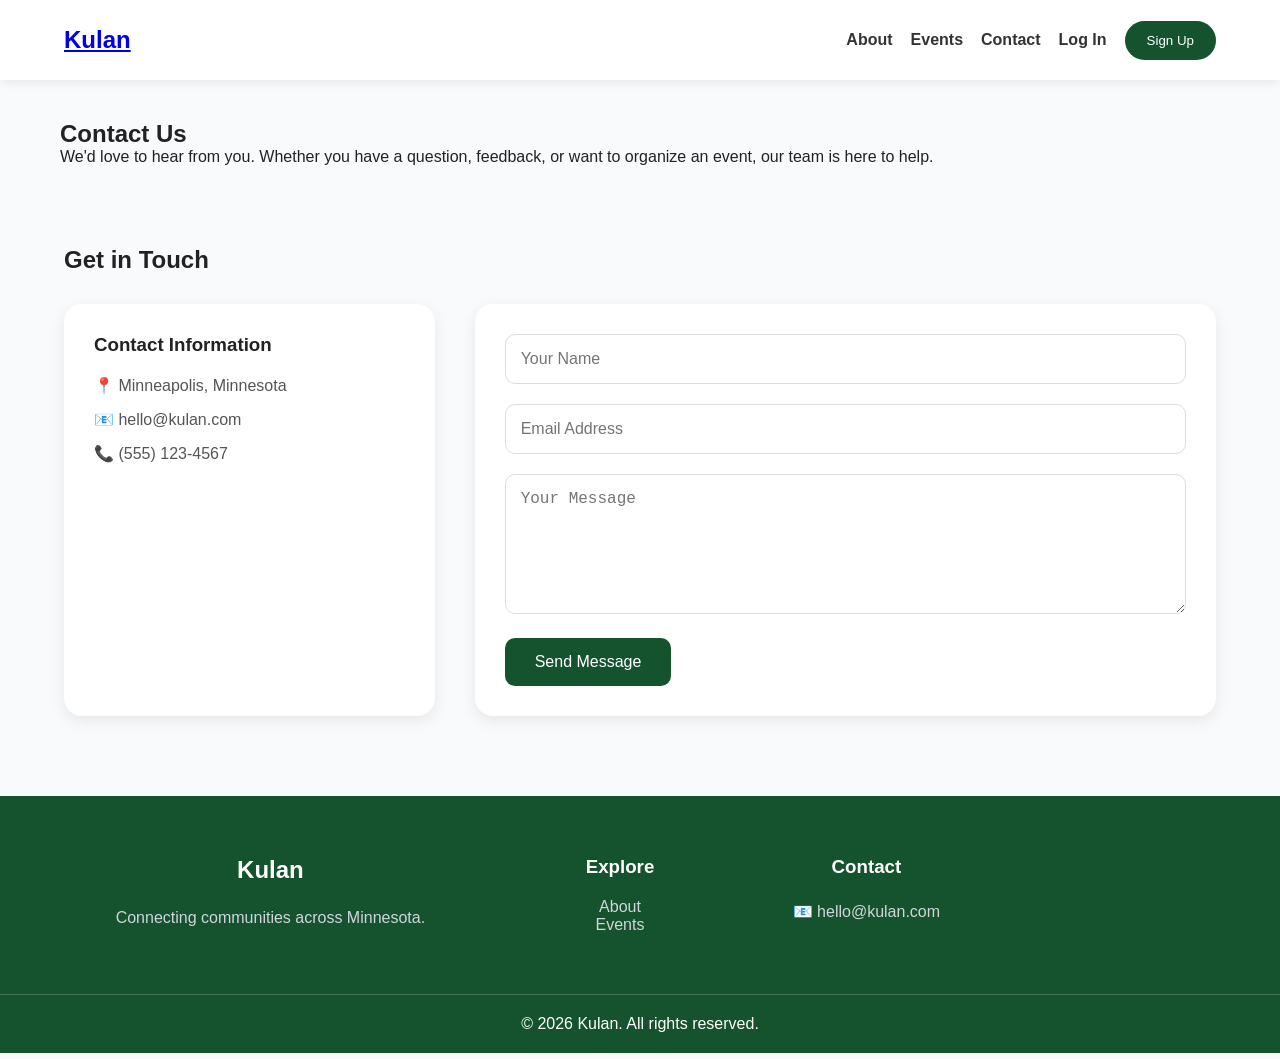
==== contact.html @ 90edd103 "Initial commit" ====
<!DOCTYPE html>
<html lang="en">
<head>
    <meta charset="UTF-8">
    <meta name="viewport" content="width=device-width, initial-scale=1.0">
    <title>Contact | Kulan</title>

    <link rel="stylesheet" href="css/style.css">
</head>
<body>

    <!-- Navigation -->
    <header>
        <nav>
            <h2><a href="index.html">Kulan</a></h2>

            <div class="nav-buttons">
                <a href="about.html">About</a>
                <a href="events.html">Events</a>
                <a href="contact.html">Contact</a>
                <a href="login.html">Log In</a>
                <button onclick="location.href='signup.html'">
                    Sign Up
                </button>
            </div>
        </nav>
    </header>

    <!-- Contact Hero -->
    <section class="hero">

        <div class="hero-text">
            <h1>Contact Us</h1>

            <p>
                We'd love to hear from you. Whether you have a
                question, feedback, or want to organize an event,
                our team is here to help.
            </p>
        </div>

    </section>

    <!-- Contact Section -->
    <section class="contact">

        <div class="section-header">
            <h2>Get in Touch</h2>
        </div>

        <div class="contact-container">

            <div class="contact-info">

                <h3>Contact Information</h3>

                <p>📍 Minneapolis, Minnesota</p>
                <p>📧 hello@kulan.com</p>
                <p>📞 (555) 123-4567</p>

            </div>

            <form class="contact-form">

                <input type="text" placeholder="Your Name" required>

                <input type="email" placeholder="Email Address" required>

                <textarea rows="6" placeholder="Your Message" required></textarea>

                <button type="submit">Send Message</button>

            </form>

        </div>

    </section>

    <!-- Footer -->
    <footer>

        <div class="footer-container">

            <div class="footer-column">
                <h2>Kulan</h2>
                <p>Connecting communities across Minnesota.</p>
            </div>

            <div class="footer-column">
                <h3>Explore</h3>
                <a href="about.html">About</a><br>
                <a href="events.html">Events</a>
            </div>

            <div class="footer-column">
                <h3>Contact</h3>
                <p>📧 hello@kulan.com</p>
            </div>

        </div>

        <div class="footer-bottom">
            <p>© 2026 Kulan. All rights reserved.</p>
        </div>

    </footer>

</body>
</html>
---- css/style.css ----
/* Reset */
html {
    scroll-behavior: smooth;
}

body {
    margin: 0;
    padding: 0;
    overflow-x: hidden;
    background: #f6f7fb; /* or white */
    font-family: Arial, sans-serif;
}
* {
    margin: 0;
    padding: 0;
    box-sizing: border-box;
}

body {
    font-family: Arial, Helvetica, sans-serif;
    background: #f8fafc;
    color: #222;
}

/* Navigation */

header{
    background:white;
    position:sticky;
    top:0;
    z-index:1000;
    box-shadow:0 2px 10px rgba(0,0,0,.08);
}

nav{
    max-width:1200px;
width:90%;
    height:80px;
    margin:auto;

    display:flex;
    justify-content:space-between;
    align-items:center;
}

.logo{
    color:#14532d;
    font-size:32px;
    font-weight:bold;
}

.search-box{
    flex:1;
    margin:0 40px;
}

.search-box input{
    width:100%;
    padding:14px 18px;
    border-radius:30px;
    border:1px solid #ddd;
    font-size:16px;
}

.location{
    color:#555;
    margin-right:30px;
}

.nav-buttons{
    display:flex;
    align-items:center;
    gap:18px;
}

.nav-buttons a{
    text-decoration:none;
    color:#333;
    font-weight:600;
}

.nav-buttons button{
    background:#14532d;
    color:white;
    border:none;
    padding:12px 22px;
    border-radius:30px;
    cursor:pointer;
}
/* Hero */

 .hero{
    max-width:1200px;
    margin:40px auto;     
    padding:0 20px;

    display:flex;
    align-items:center;
    justify-content:space-between;
    gap:50px;
}

.hero-content{
    flex:1;
    max-width:500px;   
}
.hero-content h1{
    font-size:52px;
    line-height:1.15;
    font-weight:700;
    margin-bottom:15px;
}

.hero-content p{
    font-size:20px;
    line-height:1.6;
    color:#555;
    margin: bottom 20px;
    max-width:450px;
}
.hero-images{
    flex:1;
    display:flex;
    gap:20px;
    margin-top:40px;
}

.hero-images img{
    width:48%;
    height:520px;
    object-fit:cover;
    border-radius:24px;
    box-shadow:0 10px 25px rgba(0,0,0,.15);
}
.join-kulan-btn{
    display:inline-block;
    margin-top:30px;
    padding:14px 32px;
    background:#14532d;
    color:#fff;
    border:none;
    border-radius:50px;
    font-size:18px;
    font-weight:700;
    cursor:pointer;
    transition:0.3s;
}

.join-kulan-btn:hover{
    background:#166534;
    transform:translateY(-3px);
    box-shadow:0 10px 25px rgba(20,83,45,.25);
}
.events {
   max-width:1200px;
width:90%;
    margin: 80px auto;
}

.section-header {
    display: flex;
    justify-content: space-between;
    align-items: center;
    margin-bottom: 30px;
}

.section-header a {
    text-decoration: none;
    color: #14532d;
    font-weight: bold;
}

.event-grid {
    display: grid;
    grid-template-columns: repeat(4, 1fr);
    gap: 24px;
}

.event-card{
    background: #fff;
    border-radius: 20px;
    padding: 18px;
    box-shadow: 0 8px 20px rgba(0,0,0,.08);

    display: flex;
    flex-direction: column;
    height: 100%;
}
.event-card img{
    width: 100%;
    height: 220px;
    object-fit: cover;
    border-radius: 16px;
    display: block;
    margin-bottom: 18px;
}

.badge{
    display:inline-block;
    background:#14532d;
    color:#fff;
    padding:8px 18px;
    border-radius:999px;
    font-size:14px;
    font-weight:600;
    margin:15px 0;
}
.event-card h3 {
    margin-bottom: 10px;
    font-size: 18px;
}

.event-card p {
    color: #666;
    margin-bottom: 6px;
}

.event-card small {
    color: #888;
}
.online-events {
   max-width:1200px;
width:90%;
    margin: 80px auto;
}
.event-info{
    display:flex;
    flex-direction:column;
    flex:1;
}

.join-btn{
    margin-top:auto;
}

.online-grid {
    display: grid;
    grid-template-columns: repeat(4, 1fr);
    gap: 24px;
}
/* Join Banner */

.join-banner {
    max-width:1200px;
width:90%;
    margin: 80px auto;
    background: #14532d;
    color: white;
    border-radius: 20px;
    padding: 50px;
}

.join-content {
    display: flex;
    justify-content: space-between;
    align-items: center;
    gap: 40px;
}

.join-content h2 {
    font-size: 36px;
    margin-bottom: 15px;
}

.join-content p {
    color: #e5e7eb;
    line-height: 1.8;
    max-width: 600px;
}

.join-btn{
    margin-top: auto;

    display: inline-block;
    align-self: flex-start;

    background: #14532d;
    color: white;
    border: none;
    padding: 10px 22px;
    border-radius: 30px;
    font-size: 15px;
    font-weight: 600;
    cursor: pointer;
    transition: 0.3s;
}

.join-btn:hover{
    background: #166534;
}
@media (max-width: 768px) {

    nav {
        flex-direction: column;
        gap: 20px;
    }
    .hero{
    flex-direction:column;
    text-align:center;
}

.hero-images{
    width:100%;
}

.hero-images img{
    height:250px;
}
.category-grid{
    grid-template-columns:1fr;
}
    nav input {
        width: 100%;
    }
nav{
    flex-direction:column;
    height:auto;
    padding:20px 0;
    gap:20px;
}

.search-box {
    flex: 1;
    display: flex;
    justify-content: center;
}

.search-box input {
    width: 300px;
    padding: 12px 18px;
    border: 1px solid #ddd;
    border-radius: 30px;
    font-size: 16px;
    outline: none;
    transition: 0.3s;
}

.search-box input:focus {
    border-color: #0f5c2f;
    box-shadow: 0 0 8px rgba(15,92,47,0.2);
}
.location{
    margin:0;
}

.nav-buttons{
    flex-direction:column;
}
.events {
    max-width: 1200px;
    width: 90%;
    margin: 80px auto;
}
    .event-grid {
    display: grid;
    grid-template-columns: repeat(4, 1fr);
    gap: 24px;
}
    .event-card {
    width: 100%;
    background: white;
    border-radius: 18px;
    padding: 16px;
    box-shadow: 0 5px 15px rgba(0,0,0,0.08);
}

   .event-image {
    width: 100%;
    height: 160px;
    object-fit: cover;
    border-radius: 12px;
    display: block;
}
.city-grid{
    grid-template-columns:1fr;nav input {
    width: 320px;
    padding: 12px 18px;
    border: 1px solid #d1d5db;
    border-radius: 30px;
    font-size: 16px;
    outline: none;
}
}
.steps{
    grid-template-columns:1fr;
}
.story-grid{
    grid-template-columns:1fr;
}
 .join-content {
        flex-direction: column;
        text-align: center;
    }
    
}
.footer-container{
    grid-template-columns:1fr;
    text-align:center;
}
/* Categories */

.categories {
   max-width:1200px;
width:90%;
    margin: 80px auto;
}

.category-grid {
    display: grid;
    grid-template-columns: repeat(3, 1fr);
    gap: 24px;
}

.category-card {
    background: white;
    border-radius: 18px;
    padding: 35px;
    text-align: center;
    box-shadow: 0 5px 15px rgba(0,0,0,.08);
    transition: .3s ease;
    cursor: pointer;
}

.category-card span {
    font-size: 42px;
}

.category-card h3 {
    margin-top: 18px;
    font-size: 22px;
}

.category-card:hover {
    background: #14532d;
    color: white;
    transform: translateY(-8px);
}

.category-card.active {
    background: #14532d;
    color: white;
}
/* Cities */

.cities {
   max-width:1200px;
width:90%;
    margin: 80px auto;
}

.city-grid {
    display: grid;
    grid-template-columns: repeat(5, 1fr);
    gap: 20px;
}

.city-card {
    background: white;
    border-radius: 18px;
    overflow: hidden;
    box-shadow: 0 5px 15px rgba(0,0,0,.08);
    transition: .3s;
}

.city-card:hover {
    transform: translateY(-6px);
}

.city-card img {
    width: 100%;
    height: 170px;
    object-fit: cover;
    display: block;
}

.city-card h3 {
    padding: 18px 18px 8px;
}

.city-card p {
    padding: 0 18px 20px;
    color: #666;
    line-height: 1.5;
}
/* How It Works */

.how-it-works{
   max-width:1200px;
width:90%;
    margin:80px auto;
}

.steps{
    display:grid;
    grid-template-columns:repeat(3,1fr);
    gap:30px;
}

.step-card{
    background:white;
    padding:40px 30px;
    border-radius:18px;
    text-align:center;
    box-shadow:0 5px 15px rgba(0,0,0,.08);
    transition:.3s;
}

.step-card:hover{
    transform:translateY(-8px);
}

.step-icon{
    font-size:55px;
    margin-bottom:20px;
}

.step-card h3{
    margin-bottom:15px;
}

.step-card p{
    color:#666;
    line-height:1.7;
}
/* Community Stories */

.stories{
    max-width:1200px;
width:90%;
    margin:80px auto;
}

.story-grid{
    display:grid;
    grid-template-columns:repeat(3,1fr);
    gap:30px;
}

.story-card{
    background:white;
    border-radius:18px;
    overflow:hidden;
    box-shadow:0 5px 15px rgba(0,0,0,.08);
    transition:.3s;
}

.story-card:hover{
    transform:translateY(-8px);
}

.story-card img{
    width:100%;
    height:220px;
    object-fit:cover;
    display:block;
}

.story-card h3{
    padding:20px 20px 10px;
}

.story-card p{
    padding:0 20px 20px;
    color:#666;
    line-height:1.7;
}

.story-card a{
    display:inline-block;
    padding:0 20px 20px;
    text-decoration:none;
    color:#14532d;
    font-weight:bold;
}
/* Footer */

footer{
    background:#14532d;
    color:white;
    margin-top:80px;
}

.footer-container{
   max-width:1200px;
width:90%;
    margin:auto;
    display:grid;
    grid-template-columns:2fr 1fr 1fr 1fr;
    gap:40px;
    padding:60px 0;
}

.footer-column h2,
.footer-column h3{
    margin-bottom:20px;
}

.footer-column p{
    line-height:1.8;
    color:#d1d5db;
}

.footer-column ul{
    list-style:none;
}

.footer-column li{
    margin-bottom:12px;
}

.footer-column a{
    text-decoration:none;
    color:#d1d5db;
}

.footer-column a:hover{
    color:white;
}

.footer-bottom{
    text-align:center;
    border-top:1px solid rgba(255,255,255,.2);
    padding:20px;
}

/* Modal */

.modal{
    display:none;
    position:fixed;
    inset:0;
    background:rgba(0,0,0,.6);
    justify-content:center;
    align-items:center;
    z-index:2000;
}

.modal-content{
    background:white;
    width:500px;
    max-width:90%;
    border-radius:18px;
    overflow:hidden;
    position:relative;
}

.modal-content img{
    width:100%;
    height:250px;
    object-fit:cover;
}

.modal-content h2{
    padding:20px 20px 10px;
}

.modal-content p{
    padding:0 20px 15px;
    color:#555;
}

.close-modal{
    position:absolute;
    top:15px;
    right:20px;
    font-size:30px;
    cursor:pointer;
    color:white;
}
.steps{
  max-width:1200px;
width:90%;
    margin:80px auto;
}

.steps-grid{
    display:grid;
    grid-template-columns:repeat(3,1fr);
    gap:30px;
}

.step-card{
    background:white;
    padding:35px;
    border-radius:18px;
    text-align:center;
    box-shadow:0 5px 15px rgba(0,0,0,.08);
    transition:.3s ease;
}

.step-card:hover{
    transform:translateY(-8px);
}

.step-icon{
    font-size:48px;
    margin-bottom:20px;
}

.step-card h3{
    margin-bottom:15px;
}

.step-card p{
    color:#666;
    line-height:1.7;
}
/* Contact */

.contact{
    max-width:1200px;
    width:90%;
    margin:80px auto;
}
.contact-container{
    display:grid;
    grid-template-columns:1fr 2fr;
    gap:40px;
}

.contact-info{
    background:white;
    padding:30px;
    border-radius:18px;
    box-shadow:0 5px 15px rgba(0,0,0,.08);
}

.contact-info h3{
    margin-bottom:20px;
}

.contact-info p{
    margin-bottom:15px;
    color:#555;
}

.contact-form{
    background:white;
    padding:30px;
    border-radius:18px;
    box-shadow:0 5px 15px rgba(0,0,0,.08);
}

.contact-form input,
.contact-form textarea{
    width:100%;
    padding:15px;
    margin-bottom:20px;
    border:1px solid #ddd;
    border-radius:10px;
    font-size:16px;
}

.contact-form button{
    background:#14532d;
    color:white;
    border:none;
    padding:15px 30px;
    border-radius:10px;
    cursor:pointer;
    font-size:16px;
}

.contact-form button:hover{
    background:#166534;
}

@media (max-width:768px){

    .contact-container{
        grid-template-columns:1fr;
    }

}
/* Authentication */

.auth{
  max-width:1200px;
width:90%;
    margin:80px auto;
    display:flex;
    justify-content:center;
}

.auth-card{
    width:420px;
    background:white;
    padding:40px;
    border-radius:18px;
    box-shadow:0 5px 15px rgba(0,0,0,.08);
    text-align:center;
}

.auth-card h1{
    margin-bottom:15px;
}

.auth-card p{
    color:#666;
    margin-bottom:25px;
}

.auth-card input{
    width:100%;
    padding:15px;
    margin-bottom:20px;
    border:1px solid #ddd;
    border-radius:10px;
    font-size:16px;
}

.auth-card button{
    width:100%;
    padding:15px;
    border:none;
    border-radius:10px;
    background:#14532d;
    color:white;
    font-size:16px;
    font-weight:bold;
    cursor:pointer;
}

.auth-card button:hover{
    background:#166534;
}

.auth-card a{
    color:#14532d;
    font-weight:bold;
    text-decoration:none;
}
/* About Page */

.about-hero{
    max-width:1200px;
width:90%;
    margin:80px auto;
    text-align:center;
}

.about-hero h1{
    font-size:48px;
    margin-bottom:20px;
    color:#14532d;
}

.about-hero p{
    max-width:800px;
    margin:auto;
    line-height:1.8;
    color:#555;
    font-size:18px;
}
/* About Story */

.about-story{
    max-width:1200px;
width:90%;
    margin:80px auto;
}

.about-story-content{
    display:grid;
    grid-template-columns:1fr 1fr;
    gap:40px;
    align-items:center;
}

.about-story-content img{
    width:100%;
    height:400px;
    object-fit:cover;
    border-radius:20px;
}

.about-story-content h3{
    font-size:32px;
    margin-bottom:20px;
}

.about-story-content p{
    color:#555;
    line-height:1.8;
    margin-bottom:20px;
}

@media(max-width:768px){

    .about-story-content{
        grid-template-columns:1fr;
    }

}
.logo {
    text-decoration: none;
    color: #14532d;
    font-size: 48px;
    font-weight: bold;
}
.steps-grid{
    display:grid;
    grid-template-columns:repeat(auto-fit,minmax(250px,1fr));
    gap:30px;
    margin-top:30px;
}

.step-card{
    background:#fff;
    padding:30px;
    border-radius:15px;
    text-align:center;
    box-shadow:0 5px 15px rgba(0,0,0,.1);
    transition:.3s;
}

.step-card:hover{
    transform:translateY(-6px);
}

.step-number{
    width:60px;
    height:60px;
    margin:0 auto 20px;
    border-radius:50%;
    background:#2563eb;
    color:white;
    display:flex;
    align-items:center;
    justify-content:center;
    font-size:24px;
    font-weight:bold;
}

.step-card h3{
    margin-bottom:15px;
}

.step-card p{
    color:#666;
    line-height:1.6;
}
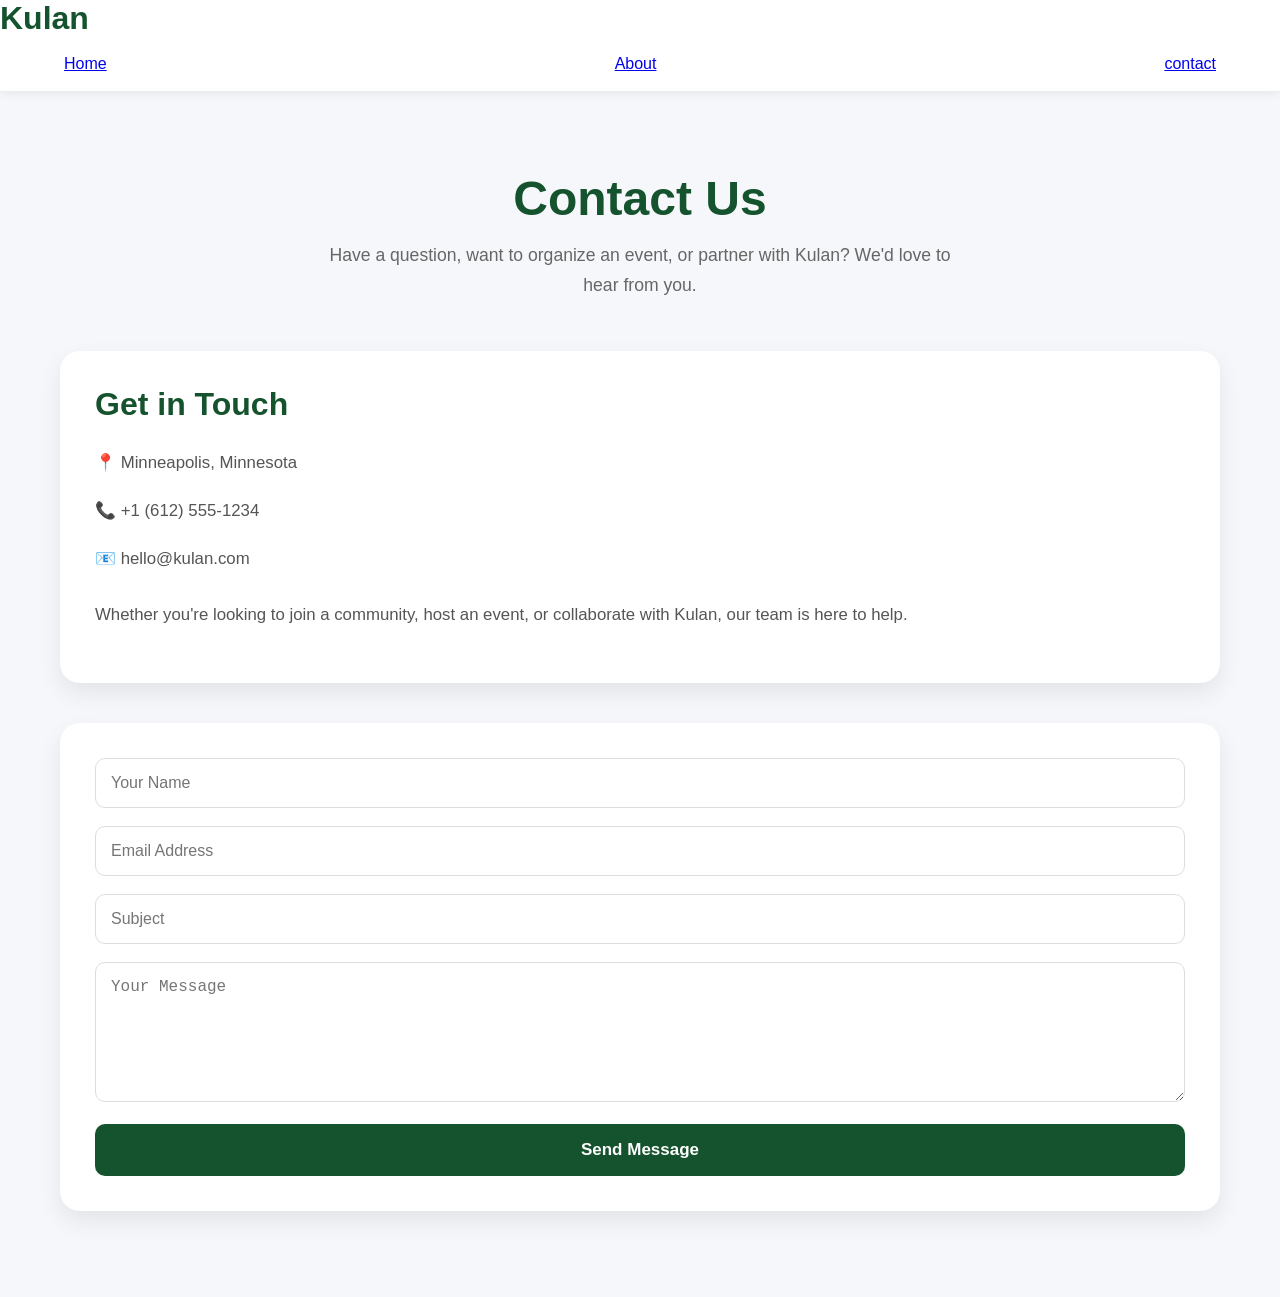
==== commit e51798e2: "Update contact page and improve mobile navigation" ====
--- a/contact.html
+++ b/contact.html
@@ -9,101 +9,80 @@
 </head>
 <body>
 
-    <!-- Navigation -->
-    <header>
-        <nav>
-            <h2><a href="index.html">Kulan</a></h2>
+<header class="navbar">
+    <div class="logo">Kulan</div>
 
-            <div class="nav-buttons">
-                <a href="about.html">About</a>
-                <a href="events.html">Events</a>
-                <a href="contact.html">Contact</a>
-                <a href="login.html">Log In</a>
-                <button onclick="location.href='signup.html'">
-                    Sign Up
-                </button>
-            </div>
-        </nav>
-    </header>
+    <nav>
+        <a href="index.html">Home</a>
+        <a href="about.html">About</a>
+        <a href="contact.html">contact</a>
+    </nav>
+</header>
 
-    <!-- Contact Hero -->
-    <section class="hero">
+<section class="contact">
 
-        <div class="hero-text">
-            <h1>Contact Us</h1>
+    <div class="contact-header">
+        <h2>Contact Us</h2>
+        <p>
+            Have a question, want to organize an event, or partner with Kulan?
+            We'd love to hear from you.
+        </p>
+    </div>
 
-            <p>
-                We'd love to hear from you. Whether you have a
-                question, feedback, or want to organize an event,
-                our team is here to help.
+    <div class="contact-container">
+
+        <div class="contact-info">
+
+            <h3>Get in Touch</h3>
+
+            <p>📍 Minneapolis, Minnesota</p>
+            <p>📞 +1 (612) 555-1234</p>
+            <p>📧 hello@kulan.com</p>
+
+            <p class="contact-text">
+                Whether you're looking to join a community, host an event,
+                or collaborate with Kulan, our team is here to help.
             </p>
-        </div>
-
-    </section>
-
-    <!-- Contact Section -->
-    <section class="contact">
-
-        <div class="section-header">
-            <h2>Get in Touch</h2>
-        </div>
-
-        <div class="contact-container">
-
-            <div class="contact-info">
-
-                <h3>Contact Information</h3>
-
-                <p>📍 Minneapolis, Minnesota</p>
-                <p>📧 hello@kulan.com</p>
-                <p>📞 (555) 123-4567</p>
-
-            </div>
-
-            <form class="contact-form">
-
-                <input type="text" placeholder="Your Name" required>
-
-                <input type="email" placeholder="Email Address" required>
-
-                <textarea rows="6" placeholder="Your Message" required></textarea>
-
-                <button type="submit">Send Message</button>
-
-            </form>
 
         </div>
 
-    </section>
+        <form class="contact-form">
 
-    <!-- Footer -->
-    <footer>
+            <input
+                type="text"
+                placeholder="Your Name"
+                required
+            >
 
-        <div class="footer-container">
+            <input
+                type="email"
+                placeholder="Email Address"
+                required
+            >
 
-            <div class="footer-column">
-                <h2>Kulan</h2>
-                <p>Connecting communities across Minnesota.</p>
-            </div>
+            <input
+                type="text"
+                placeholder="Subject"
+                required
+            >
 
-            <div class="footer-column">
-                <h3>Explore</h3>
-                <a href="about.html">About</a><br>
-                <a href="events.html">Events</a>
-            </div>
+            <textarea
+                rows="6"
+                placeholder="Your Message"
+                required
+            ></textarea>
 
-            <div class="footer-column">
-                <h3>Contact</h3>
-                <p>📧 hello@kulan.com</p>
-            </div>
+            <button type="submit">
+                Send Message
+            </button>
 
-        </div>
+        </form>
 
-        <div class="footer-bottom">
-            <p>© 2026 Kulan. All rights reserved.</p>
-        </div>
+    </div>
 
-    </footer>
+</section>
+
+<script src="js/contact.js"></script>
 
 </body>
 </html>
--- a/css/style.css
+++ b/css/style.css
@@ -34,21 +34,20 @@
 
 nav{
     max-width:1200px;
-width:90%;
-    height:80px;
     margin:auto;
+    padding:18px 24px;
 
     display:flex;
     justify-content:space-between;
     align-items:center;
 }
 
+
 .logo{
+    font-size:2rem;
+    font-weight:700;
     color:#14532d;
-    font-size:32px;
-    font-weight:bold;
-}
-
+}
 .search-box{
     flex:1;
     margin:0 40px;
@@ -66,337 +65,233 @@
     color:#555;
     margin-right:30px;
 }
-
 .nav-buttons{
     display:flex;
     align-items:center;
-    gap:18px;
+    gap:24px;
 }
 
 .nav-buttons a{
     text-decoration:none;
     color:#333;
     font-weight:600;
+    transition:.3s;
+}
+
+.nav-buttons a:hover{
+    color:#14532d;
 }
 
 .nav-buttons button{
     background:#14532d;
     color:white;
+    padding:12px 26px;
     border:none;
-    padding:12px 22px;
-    border-radius:30px;
+    border-radius:999px;
     cursor:pointer;
 }
 /* Hero */
-
- .hero{
+.hero{
     max-width:1200px;
-    margin:40px auto;     
-    padding:0 20px;
-
-    display:flex;
+    margin:70px auto;
+    padding:0 24px;
+
+    display:grid;
+    grid-template-columns:1fr 1fr;
     align-items:center;
-    justify-content:space-between;
-    gap:50px;
-}
-
-.hero-content{
-    flex:1;
-    max-width:500px;   
-}
+    gap:60px;
+}
+
 .hero-content h1{
-    font-size:52px;
-    line-height:1.15;
-    font-weight:700;
-    margin-bottom:15px;
+    font-size:3.5rem;
+    line-height:1.1;
+    margin-bottom:20px;
 }
 
 .hero-content p{
-    font-size:20px;
-    line-height:1.6;
+    font-size:1.1rem;
     color:#555;
-    margin: bottom 20px;
-    max-width:450px;
-}
+    margin-bottom:30px;
+}
+
 .hero-images{
-    flex:1;
-    display:flex;
-    gap:20px;
-    margin-top:40px;
+    display:grid;
+    grid-template-columns:repeat(2,1fr);
+    gap:18px;
 }
 
 .hero-images img{
-    width:48%;
-    height:520px;
+    width:100%;
+    height:240px;
     object-fit:cover;
-    border-radius:24px;
-    box-shadow:0 10px 25px rgba(0,0,0,.15);
-}
-.join-kulan-btn{
+    border-radius:20px;
+}
+.join-btn{
     display:inline-block;
-    margin-top:30px;
-    padding:14px 32px;
+    width:auto;
+    padding:15px 35px;
+    border:none;
+    border-radius:999px;
     background:#14532d;
-    color:#fff;
-    border:none;
-    border-radius:50px;
-    font-size:18px;
-    font-weight:700;
+    color:white;
+    font-size:17px;
+    font-weight:600;
     cursor:pointer;
-    transition:0.3s;
-}
-
-.join-kulan-btn:hover{
+    transition:.3s;
+}
+
+.join-btn:hover{
     background:#166534;
     transform:translateY(-3px);
-    box-shadow:0 10px 25px rgba(20,83,45,.25);
-}
-.events {
-   max-width:1200px;
-width:90%;
-    margin: 80px auto;
-}
-
-.section-header {
-    display: flex;
-    justify-content: space-between;
-    align-items: center;
-    margin-bottom: 30px;
-}
-
-.section-header a {
-    text-decoration: none;
-    color: #14532d;
-    font-weight: bold;
-}
-
-.event-grid {
-    display: grid;
-    grid-template-columns: repeat(4, 1fr);
-    gap: 24px;
-}
-
+}
+/* ==========================
+   Events
+========================== */
+
+.online-grid,
+.event-grid{
+    display:grid;
+    grid-template-columns:repeat(auto-fit, minmax(300px,1fr));
+    gap:24px;
+}
+
+.section-header{
+    display:flex;
+    justify-content:space-between;
+    align-items:center;
+    margin-bottom:30px;
+}
+
+.section-header a{
+    text-decoration:none;
+    color:#14532d;
+    font-weight:600;
+}
+
+.event-grid,
+.online-grid{
+    display:grid;
+    grid-template-columns:repeat(auto-fit, minmax(320px, 1fr));
+    gap:24px;
+}
 .event-card{
-    background: #fff;
-    border-radius: 20px;
-    padding: 18px;
-    box-shadow: 0 8px 20px rgba(0,0,0,.08);
-
-    display: flex;
-    flex-direction: column;
-    height: 100%;
-}
-.event-card img{
+    background:#fff;
+    border-radius:20px;
+    overflow:hidden;
+    box-shadow:0 8px 20px rgba(0,0,0,.08);
+
+    display:flex;
+    flex-direction:column;
+}
+
+.event-info{
+    padding:24px;
+    display:flex;
+    flex-direction:column;
+    flex:1;
+}
+
+.event-card img {
     width: 100%;
     height: 220px;
     object-fit: cover;
-    border-radius: 16px;
     display: block;
-    margin-bottom: 18px;
-}
+    border-radius: 20px 20px 0 0;
+}
+
 
 .badge{
     display:inline-block;
+    align-self:flex-start;
     background:#14532d;
     color:#fff;
     padding:8px 18px;
     border-radius:999px;
     font-size:14px;
     font-weight:600;
-    margin:15px 0;
-}
-.event-card h3 {
-    margin-bottom: 10px;
+
+    margin-top:15px;
+    margin-bottom:18px;
+}
+
+.event-card h3{
+    font-size:24px;
+    margin-bottom:12px;
+}
+
+.event-card p{
+    color:#555;
+    line-height:1.6;
+    margin-bottom:10px;
+}
+
+.event-card small{
+    color:#777;
+    margin-bottom:18px;
+}
+
+
+
+.signup-btn{
+    background:#14532d;
+    color:#fff;
+    border:none;
+    padding:12px 24px;
+    border-radius:30px;
+    cursor:pointer;
+    font-weight:600;
+    transition:.3s;
+}
+
+.signup-btn:hover{
+    background:#166534;
+}
+/* Join Banner */
+
+.join-banner{
+    padding:30px 20px;
+    border-radius:16px;
+}
+
+.join-content{
+    flex-direction:column;
+    align-items:center;
+    text-align:center;
+    gap:20px;
+}
+
+.join-content h2{
+    font-size:28px;
+    margin-bottom:12px;
+}
+
+.join-content p{
+    font-size:16px;
+    line-height:1.6;
+    max-width:100%;
+}
+.join-kulan-btn{
+    display: inline-block;
+    margin: 10px 0 35px;   /* 20px above, 35px below */
+    padding: 14px 38px;
+    background: #14532d;
+    color: #fff;
+    text-decoration: none;
+    border: none;
+    border-radius: 50px;
     font-size: 18px;
-}
-
-.event-card p {
-    color: #666;
-    margin-bottom: 6px;
-}
-
-.event-card small {
-    color: #888;
-}
-.online-events {
-   max-width:1200px;
-width:90%;
-    margin: 80px auto;
-}
-.event-info{
-    display:flex;
-    flex-direction:column;
-    flex:1;
-}
-
-.join-btn{
-    margin-top:auto;
-}
-
-.online-grid {
-    display: grid;
-    grid-template-columns: repeat(4, 1fr);
-    gap: 24px;
-}
-/* Join Banner */
-
-.join-banner {
-    max-width:1200px;
-width:90%;
-    margin: 80px auto;
-    background: #14532d;
-    color: white;
-    border-radius: 20px;
-    padding: 50px;
-}
-
-.join-content {
-    display: flex;
-    justify-content: space-between;
-    align-items: center;
-    gap: 40px;
-}
-
-.join-content h2 {
-    font-size: 36px;
-    margin-bottom: 15px;
-}
-
-.join-content p {
-    color: #e5e7eb;
-    line-height: 1.8;
-    max-width: 600px;
-}
-
-.join-btn{
-    margin-top: auto;
-
-    display: inline-block;
-    align-self: flex-start;
-
-    background: #14532d;
-    color: white;
-    border: none;
-    padding: 10px 22px;
-    border-radius: 30px;
-    font-size: 15px;
-    font-weight: 600;
+    font-weight: 700;
     cursor: pointer;
-    transition: 0.3s;
-}
-
-.join-btn:hover{
+    transition: 0.3s ease;
+}
+
+.join-kulan-btn:hover{
     background: #166534;
-}
-@media (max-width: 768px) {
-
-    nav {
-        flex-direction: column;
-        gap: 20px;
-    }
-    .hero{
-    flex-direction:column;
-    text-align:center;
-}
-
-.hero-images{
-    width:100%;
-}
-
-.hero-images img{
-    height:250px;
-}
-.category-grid{
-    grid-template-columns:1fr;
-}
-    nav input {
-        width: 100%;
-    }
-nav{
-    flex-direction:column;
-    height:auto;
-    padding:20px 0;
-    gap:20px;
-}
-
-.search-box {
-    flex: 1;
-    display: flex;
-    justify-content: center;
-}
-
-.search-box input {
-    width: 300px;
-    padding: 12px 18px;
-    border: 1px solid #ddd;
-    border-radius: 30px;
-    font-size: 16px;
-    outline: none;
-    transition: 0.3s;
-}
-
-.search-box input:focus {
-    border-color: #0f5c2f;
-    box-shadow: 0 0 8px rgba(15,92,47,0.2);
-}
-.location{
-    margin:0;
-}
-
-.nav-buttons{
-    flex-direction:column;
-}
-.events {
-    max-width: 1200px;
-    width: 90%;
-    margin: 80px auto;
-}
-    .event-grid {
-    display: grid;
-    grid-template-columns: repeat(4, 1fr);
-    gap: 24px;
-}
-    .event-card {
-    width: 100%;
-    background: white;
-    border-radius: 18px;
-    padding: 16px;
-    box-shadow: 0 5px 15px rgba(0,0,0,0.08);
-}
-
-   .event-image {
-    width: 100%;
-    height: 160px;
-    object-fit: cover;
-    border-radius: 12px;
-    display: block;
-}
-.city-grid{
-    grid-template-columns:1fr;nav input {
-    width: 320px;
-    padding: 12px 18px;
-    border: 1px solid #d1d5db;
-    border-radius: 30px;
-    font-size: 16px;
-    outline: none;
-}
-}
-.steps{
-    grid-template-columns:1fr;
-}
-.story-grid{
-    grid-template-columns:1fr;
-}
- .join-content {
-        flex-direction: column;
-        text-align: center;
-    }
-    
-}
-.footer-container{
-    grid-template-columns:1fr;
-    text-align:center;
-}
+    transform: translateY(-3px);
+    box-shadow: 0 10px 20px rgba(20,83,45,.25);
+}
+
+
 /* Categories */
 
 .categories {
@@ -482,6 +377,28 @@
     color: #666;
     line-height: 1.5;
 }
+.contact-container{
+    display:grid;
+    grid-template-columns:1fr 2fr;
+    gap:40px;
+}
+
+.about-story-content{
+    display:grid;
+    grid-template-columns:1fr 1fr;
+    gap:40px;
+    align-items:center;
+}
+
+.footer-container{
+    max-width:1200px;
+    width:90%;
+    margin:auto;
+    display:grid;
+    grid-template-columns:2fr 1fr 1fr;
+    gap:40px;
+    padding:60px 0;
+}
 /* How It Works */
 
 .how-it-works{
@@ -573,7 +490,6 @@
     font-weight:bold;
 }
 /* Footer */
-
 footer{
     background:#14532d;
     color:white;
@@ -581,31 +497,31 @@
 }
 
 .footer-container{
-   max-width:1200px;
-width:90%;
+    max-width:1200px;
     margin:auto;
     display:grid;
-    grid-template-columns:2fr 1fr 1fr 1fr;
+    grid-template-columns:repeat(4,1fr);
     gap:40px;
-    padding:60px 0;
+    padding:40px 20px;
 }
 
 .footer-column h2,
 .footer-column h3{
     margin-bottom:20px;
 }
-
 .footer-column p{
-    line-height:1.8;
+    margin:10px 0;
     color:#d1d5db;
-}
+    line-height:1.6;
+}
+
 
 .footer-column ul{
     list-style:none;
 }
 
 .footer-column li{
-    margin-bottom:12px;
+    margin-bottom:8px;
 }
 
 .footer-column a{
@@ -618,11 +534,11 @@
 }
 
 .footer-bottom{
+    border-top:1px solid rgba(255,255,255,.2);
+    margin-top:30px;
+    padding:20px 0;
     text-align:center;
-    border-top:1px solid rgba(255,255,255,.2);
-    padding:20px;
-}
-
+}
 /* Modal */
 
 .modal{
@@ -691,7 +607,19 @@
 .step-card:hover{
     transform:translateY(-8px);
 }
-
+.step-number{
+    width:60px;
+    height:60px;
+    margin:0 auto 15px;
+    border-radius:50%;
+    background:#14532d;
+    color:#fff;
+    display:flex;
+    align-items:center;
+    justify-content:center;
+    font-size:24px;
+    font-weight:bold;
+}
 .step-icon{
     font-size:48px;
     margin-bottom:20px;
@@ -706,59 +634,94 @@
     line-height:1.7;
 }
 /* Contact */
+body{
+    background:#f5f7fa;
+}
 
 .contact{
     max-width:1200px;
-    width:90%;
     margin:80px auto;
-}
+    padding:0 20px;
+}
+
+.contact-header{
+    text-align:center;
+    margin-bottom:50px;
+}
+
+.contact-header h2{
+    font-size:3rem;
+    color:#14532d;
+    margin-bottom:15px;
+}
+
+.contact-header p{
+    max-width:650px;
+    margin:auto;
+    color:#666;
+    font-size:1.1rem;
+    line-height:1.7;
+}
+
 .contact-container{
     display:grid;
-    grid-template-columns:1fr 2fr;
+    grid-template-columns:1fr 1fr;
     gap:40px;
 }
 
-.contact-info{
-    background:white;
-    padding:30px;
-    border-radius:18px;
-    box-shadow:0 5px 15px rgba(0,0,0,.08);
+.contact-info,
+.contact-form{
+    background:#fff;
+    padding:35px;
+    border-radius:20px;
+    box-shadow:0 10px 25px rgba(0,0,0,.08);
 }
 
 .contact-info h3{
-    margin-bottom:20px;
+    color:#14532d;
+    margin-bottom:25px;
+    font-size:2rem;
 }
 
 .contact-info p{
-    margin-bottom:15px;
+    margin-bottom:18px;
     color:#555;
-}
-
-.contact-form{
-    background:white;
-    padding:30px;
-    border-radius:18px;
-    box-shadow:0 5px 15px rgba(0,0,0,.08);
+    line-height:1.8;
+    font-size:1.05rem;
+}
+
+.contact-text{
+    margin-top:25px;
 }
 
 .contact-form input,
 .contact-form textarea{
     width:100%;
     padding:15px;
-    margin-bottom:20px;
+    margin-bottom:18px;
     border:1px solid #ddd;
     border-radius:10px;
     font-size:16px;
+    box-sizing:border-box;
+}
+
+.contact-form input:focus,
+.contact-form textarea:focus{
+    outline:none;
+    border-color:#14532d;
 }
 
 .contact-form button{
+    width:100%;
     background:#14532d;
     color:white;
     border:none;
-    padding:15px 30px;
+    padding:16px;
     border-radius:10px;
+    font-size:17px;
+    font-weight:bold;
     cursor:pointer;
-    font-size:16px;
+    transition:.3s;
 }
 
 .contact-form button:hover{
@@ -767,11 +730,16 @@
 
 @media (max-width:768px){
 
+    .contact-header h2{
+        font-size:2.2rem;
+    }
+
     .contact-container{
         grid-template-columns:1fr;
     }
 
 }
+
 /* Authentication */
 
 .auth{
@@ -792,12 +760,12 @@
 }
 
 .auth-card h1{
-    margin-bottom:15px;
+    margin-bottom:20px;
 }
 
 .auth-card p{
+    margin-top:20px;
     color:#666;
-    margin-bottom:25px;
 }
 
 .auth-card input{
@@ -860,83 +828,231 @@
     margin:80px auto;
 }
 
-.about-story-content{
-    display:grid;
-    grid-template-columns:1fr 1fr;
-    gap:40px;
-    align-items:center;
-}
-
-.about-story-content img{
-    width:100%;
-    height:400px;
-    object-fit:cover;
-    border-radius:20px;
-}
-
-.about-story-content h3{
-    font-size:32px;
-    margin-bottom:20px;
-}
-
-.about-story-content p{
-    color:#555;
-    line-height:1.8;
-    margin-bottom:20px;
-}
-
-@media(max-width:768px){
+/* ==========================
+   Mobile Responsive
+========================== */
+
+@media (max-width:768px){
+
+    /* Navigation */
+
+    nav{
+        justify-content:space-between;
+        padding:15px;
+    }
+
+    .search-box{
+        display:none;
+    }
+
+    .nav-buttons{
+        display:none;
+    }
+
+    .menu-btn{
+        display:block;
+    }
+
+    /* Hero */
+
+    .hero{
+        display:flex;
+        flex-direction:column;
+        align-items:center;
+        justify-content:center;
+        text-align:center;
+        padding:40px 20px;
+        gap:25px;   
+    }
+
+    .hero-text{
+        max-width:100%;
+    }
+
+    .hero-text h1{
+        font-size:3rem;
+        line-height:1.1;
+        margin-bottom:20px;
+    }
+
+    .hero-text p{
+        font-size:1.2rem;
+        line-height:1.5;
+        margin-bottom:25px;
+    }
+}
+  
+    /* Events */
+
+   .event-grid,
+.online-grid{
+    grid-template-columns: repeat(2, 1fr);
+    gap: 16px;
+}
+    .event-card img{
+        height:220px;
+    }
+
+    .join-btn{
+        width:100%;
+    }
+
+    /* Categories */
+
+    .category-grid{
+        grid-template-columns:1fr;
+    }
+
+    /* Cities */
+
+    .city-grid{
+        grid-template-columns:repeat(2,1fr);
+        gap:16px;
+    }
+
+    .city-card img{
+        height:140px;
+    }
+
+    /* Steps */
+
+    .steps-grid{
+        grid-template-columns:1fr;
+    }
+
+    /* Stories */
+
+    .story-grid{
+        grid-template-columns:1fr;
+    }
+
+    .story-card img{
+        height:220px;
+    }
+
+    /* Join Banner */
+
+    .join-content{
+        flex-direction:column;
+        text-align:center;
+    }
+
+    /* Contact */
+
+    .contact-container{
+        grid-template-columns:1fr;
+    }
+
+    /* About */
 
     .about-story-content{
         grid-template-columns:1fr;
     }
 
-}
-.logo {
-    text-decoration: none;
-    color: #14532d;
-    font-size: 48px;
-    font-weight: bold;
-}
-.steps-grid{
-    display:grid;
-    grid-template-columns:repeat(auto-fit,minmax(250px,1fr));
-    gap:30px;
-    margin-top:30px;
-}
-
-.step-card{
+    .about-story-content img{
+        height:300px;
+    }
+
+    /* Footer */
+
+  @media (max-width: 768px){
+
+    @media (max-width:768px){
+    .footer-container{
+        grid-template-columns:repeat(2,1fr);
+        gap:30px;
+        text-align:left;
+    }
+}
+
+    .footer-column{
+        text-align: center;
+    }
+
+    .footer-column p{
+        display: flex;
+        justify-content: center;
+        align-items: center;
+        gap: 8px;
+    }
+}   
+.mobile-menu{
+    position:absolute;
+    top:80px;
+    right:20px;
+    width:200px;
+
     background:#fff;
-    padding:30px;
-    border-radius:15px;
-    text-align:center;
-    box-shadow:0 5px 15px rgba(0,0,0,.1);
-    transition:.3s;
-}
-
-.step-card:hover{
-    transform:translateY(-6px);
-}
-
-.step-number{
-    width:60px;
-    height:60px;
-    margin:0 auto 20px;
-    border-radius:50%;
-    background:#2563eb;
-    color:white;
+    border-radius:12px;
+    box-shadow:0 10px 30px rgba(0,0,0,.15);
+
+    padding:10px;
+
+    display:none;
+    flex-direction:column;
+    gap:8px;
+
+    z-index:1000;
+}
+
+.mobile-menu.show{
+    display:flex;
+}
+.mobile-menu a{
     display:flex;
     align-items:center;
-    justify-content:center;
-    font-size:24px;
+    gap:14px;
+    padding:12px 18px;
+    text-decoration:none;   
+    color:#333;             
+    font-size:1.2rem;
+    font-weight:500;
+    border-radius:10px;
+    transition:0.3s;
+}
+
+.mobile-menu a:hover{
+    background:#f3f4f6;
+    color:#14532d;
+    transform:translateX(5px);
+}
+
+.mobile-menu .signup-btn{
+    width:100%;
+    margin-top:10px;
+
+    background:#14532d;
+    color:#fff;
+    border:none;
+    border-radius:30px;
+
+    padding:12px;
+    font-size:16px;
     font-weight:bold;
-}
-
-.step-card h3{
-    margin-bottom:15px;
-}
-
-.step-card p{
-    color:#666;
-    line-height:1.6;
-}
+    cursor:pointer;
+    transition:.3s;
+}
+
+.mobile-menu .signup-btn:hover{
+    background:#0f4223;
+    transform:translateY(-2px);
+}
+
+@media (max-width:768px){
+
+    .search-box,
+    .nav-buttons{
+        display:none;
+    }
+
+    .menu-btn{
+        display:block;
+    }
+
+    nav{
+        display:flex;
+        justify-content:space-between;
+        align-items:center;
+        padding:18px 24px;
+    }
+}
